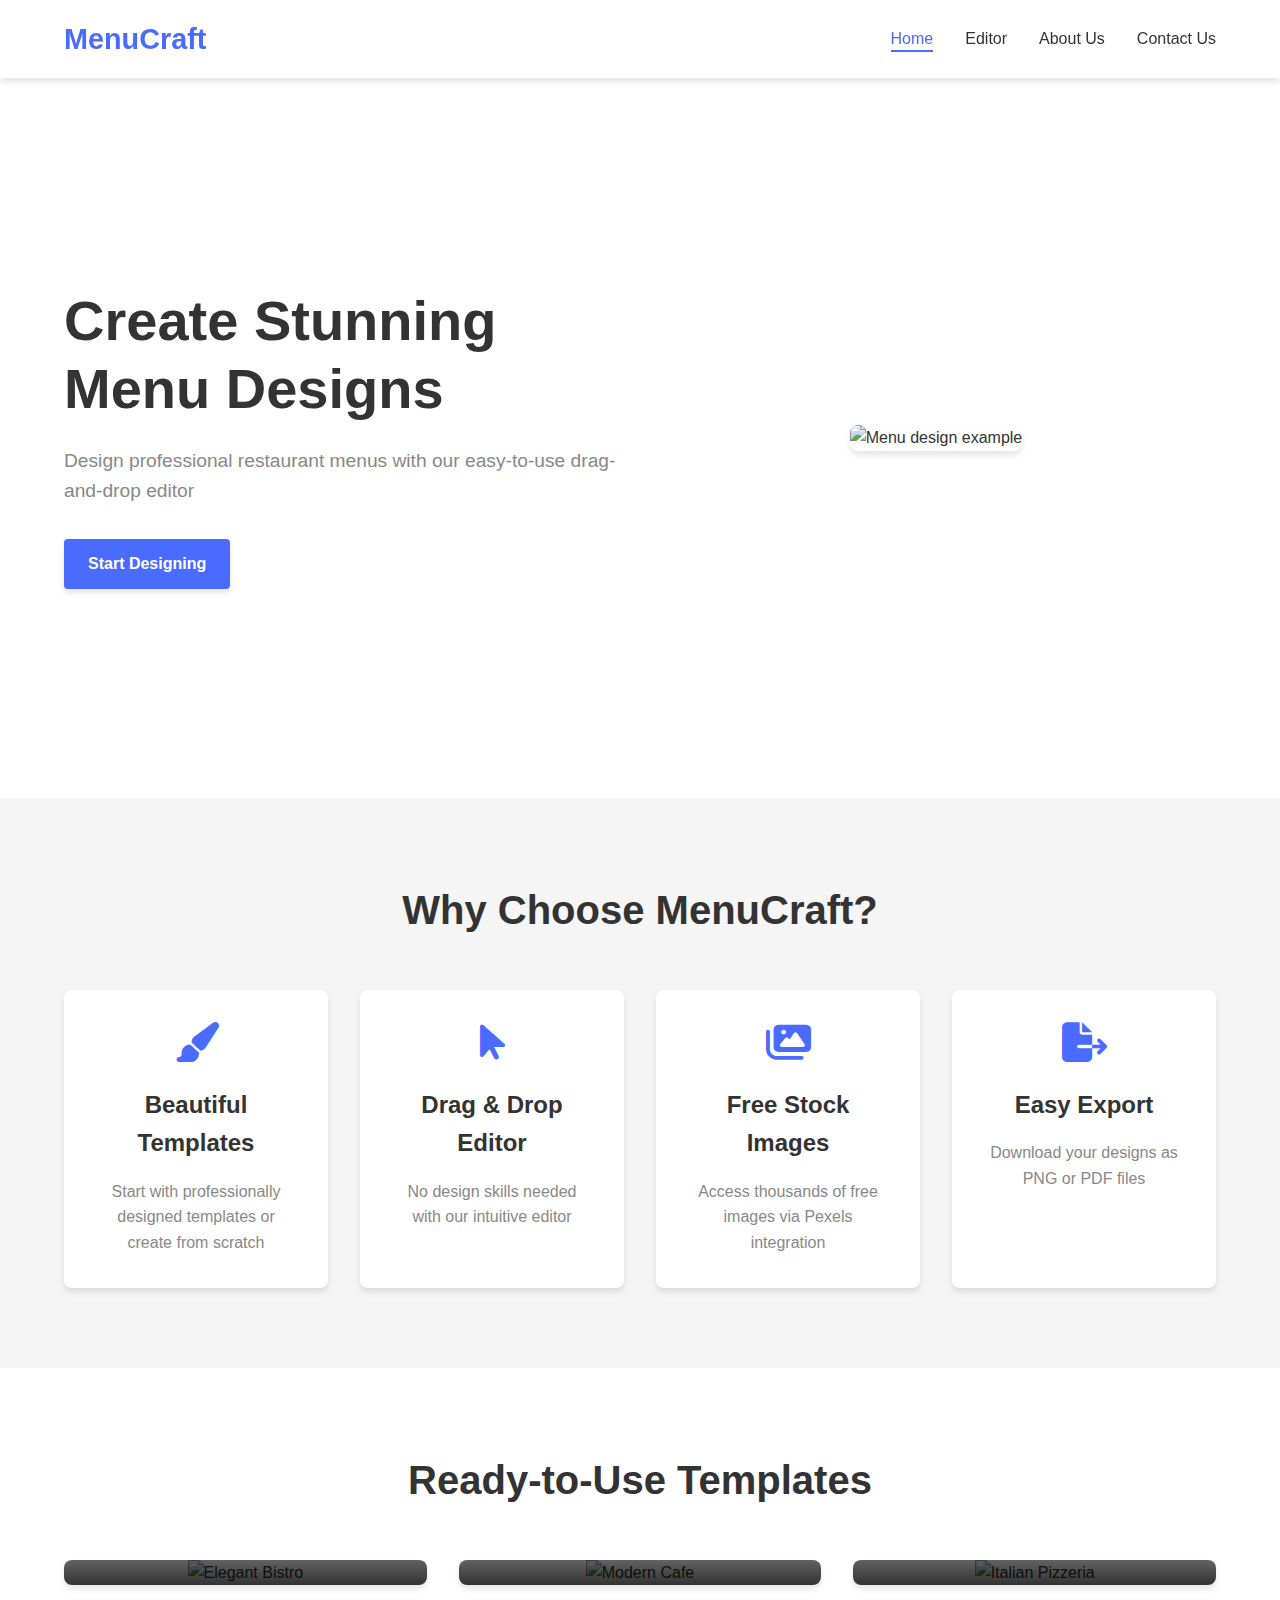
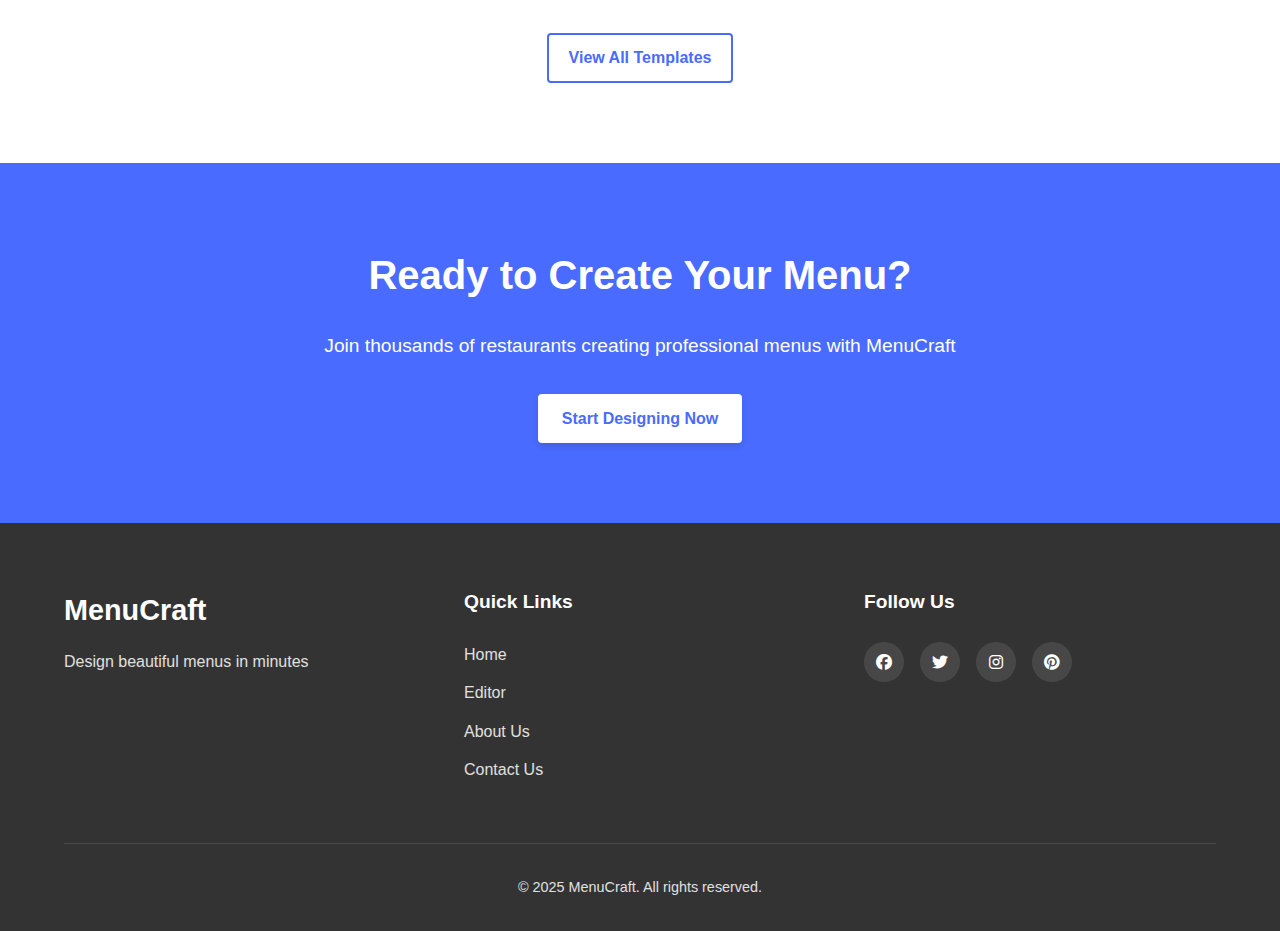
==== index.html @ 3678c52e "Added all project files" ====
<!DOCTYPE html>
<html lang="en">
<head>
    <meta charset="UTF-8">
    <meta name="viewport" content="width=device-width, initial-scale=1.0">
    <title>MenuCraft - Design Beautiful Menus</title>
    <link rel="stylesheet" href="css/style.css">
    <link rel="stylesheet" href="css/responsive.css">
    <link rel="stylesheet" href="https://cdnjs.cloudflare.com/ajax/libs/font-awesome/6.5.1/css/all.min.css">
</head>
<body>
    <header>
        <nav class="navbar">
            <div class="logo">
                <h1>MenuCraft</h1>
            </div>
            <ul class="nav-links">
                <li><a href="index.html" class="active">Home</a></li>
                <li><a href="editor.html">Editor</a></li>
                <li><a href="about.html">About Us</a></li>
                <li><a href="contact.html">Contact Us</a></li>
            </ul>
            <div class="hamburger">
                <span class="bar"></span>
                <span class="bar"></span>
                <span class="bar"></span>
            </div>
        </nav>
    </header>

    <main>
        <section class="hero">
            <div class="hero-content">
                <h1>Create Stunning Menu Designs</h1>
                <p>Design professional restaurant menus with our easy-to-use drag-and-drop editor</p>
                <a href="editor.html" class="btn-primary">Start Designing</a>
            </div>
            <div class="hero-image">
                <img src="assets/images/hero-image.png" alt="Menu design example">
            </div>
        </section>

        <section class="features">
            <h2>Why Choose MenuCraft?</h2>
            <div class="feature-cards">
                <div class="feature-card">
                    <i class="fas fa-paint-brush"></i>
                    <h3>Beautiful Templates</h3>
                    <p>Start with professionally designed templates or create from scratch</p>
                </div>
                <div class="feature-card">
                    <i class="fas fa-mouse-pointer"></i>
                    <h3>Drag & Drop Editor</h3>
                    <p>No design skills needed with our intuitive editor</p>
                </div>
                <div class="feature-card">
                    <i class="fas fa-images"></i>
                    <h3>Free Stock Images</h3>
                    <p>Access thousands of free images via Pexels integration</p>
                </div>
                <div class="feature-card">
                    <i class="fas fa-file-export"></i>
                    <h3>Easy Export</h3>
                    <p>Download your designs as PNG or PDF files</p>
                </div>
            </div>
        </section>

        <section class="templates-preview">
            <h2>Ready-to-Use Templates</h2>
            <div class="template-gallery">
                <!-- Template previews will be loaded dynamically -->
            </div>
            <a href="editor.html" class="btn-secondary">View All Templates</a>
        </section>

        <section class="cta">
            <h2>Ready to Create Your Menu?</h2>
            <p>Join thousands of restaurants creating professional menus with MenuCraft</p>
            <a href="editor.html" class="btn-primary">Start Designing Now</a>
        </section>
    </main>

    <footer>
        <div class="footer-content">
            <div class="footer-logo">
                <h2>MenuCraft</h2>
                <p>Design beautiful menus in minutes</p>
            </div>
            <div class="footer-links">
                <h3>Quick Links</h3>
                <ul>
                    <li><a href="index.html">Home</a></li>
                    <li><a href="editor.html">Editor</a></li>
                    <li><a href="about.html">About Us</a></li>
                    <li><a href="contact.html">Contact Us</a></li>
                </ul>
            </div>
            <div class="footer-social">
                <h3>Follow Us</h3>
                <div class="social-icons">
                    <a href="#"><i class="fab fa-facebook"></i></a>
                    <a href="#"><i class="fab fa-twitter"></i></a>
                    <a href="#"><i class="fab fa-instagram"></i></a>
                    <a href="#"><i class="fab fa-pinterest"></i></a>
                </div>
            </div>
        </div>
        <div class="footer-bottom">
            <p>&copy; 2025 MenuCraft. All rights reserved.</p>
        </div>
    </footer>

    <script src="js/main.js"></script>
</body>
</html>
---- css/style.css ----
/* Base Styles */
:root {
    --primary-color: #4a6bff;
    --secondary-color: #ff6b6b;
    --accent-color: #6bffb8;
    --text-color: #333333;
    --light-gray: #f5f5f5;
    --medium-gray: #e0e0e0;
    --dark-gray: #888888;
    --white: #ffffff;
    --shadow: 0 4px 6px rgba(0, 0, 0, 0.1);
    --transition: all 0.3s ease;
}

* {
    margin: 0;
    padding: 0;
    box-sizing: border-box;
}

body {
    font-family: 'Segoe UI', Tahoma, Geneva, Verdana, sans-serif;
    color: var(--text-color);
    line-height: 1.6;
    background-color: var(--white);
}

a {
    text-decoration: none;
    color: inherit;
}

ul {
    list-style: none;
}

/* Base Styles (continued) */
img {
    max-width: 100%;
    height: auto;
}

button {
    cursor: pointer;
    border: none;
    outline: none;
}

/* Buttons */
.btn-primary {
    background-color: var(--primary-color);
    color: var(--white);
    padding: 12px 24px;
    border-radius: 4px;
    font-weight: 600;
    display: inline-block;
    transition: var(--transition);
    box-shadow: var(--shadow);
}

.btn-primary:hover {
    background-color: #3a5bef;
    transform: translateY(-2px);
    box-shadow: 0 6px 8px rgba(0, 0, 0, 0.15);
}

.btn-secondary {
    background-color: var(--white);
    color: var(--primary-color);
    padding: 10px 20px;
    border: 2px solid var(--primary-color);
    border-radius: 4px;
    font-weight: 600;
    display: inline-block;
    transition: var(--transition);
}

.btn-secondary:hover {
    background-color: #f0f3ff;
    transform: translateY(-2px);
}

/* Header & Navigation */
header {
    background-color: var(--white);
    box-shadow: var(--shadow);
    position: sticky;
    top: 0;
    z-index: 100;
}

.navbar {
    display: flex;
    justify-content: space-between;
    align-items: center;
    padding: 1rem 5%;
    max-width: 1400px;
    margin: 0 auto;
}

.logo h1 {
    font-size: 1.8rem;
    color: var(--primary-color);
    font-weight: 700;
}

.nav-links {
    display: flex;
    gap: 2rem;
}

.nav-links li a {
    font-weight: 500;
    transition: var(--transition);
    position: relative;
}

.nav-links li a:hover {
    color: var(--primary-color);
}

.nav-links li a.active {
    color: var(--primary-color);
}

.nav-links li a.active::after {
    content: '';
    position: absolute;
    bottom: -5px;
    left: 0;
    width: 100%;
    height: 2px;
    background-color: var(--primary-color);
}

.hamburger {
    display: none;
    cursor: pointer;
}

.bar {
    display: block;
    width: 25px;
    height: 3px;
    margin: 5px auto;
    background-color: var(--text-color);
    transition: var(--transition);
}

/* Hero Section */
.hero {
    display: flex;
    align-items: center;
    justify-content: space-between;
    padding: 5rem 5%;
    max-width: 1400px;
    margin: 0 auto;
    min-height: 80vh;
}

.hero-content {
    flex: 1;
    padding-right: 2rem;
}

.hero-content h1 {
    font-size: 3.5rem;
    line-height: 1.2;
    margin-bottom: 1.5rem;
    color: var(--text-color);
}

.hero-content p {
    font-size: 1.2rem;
    margin-bottom: 2rem;
    color: var(--dark-gray);
}

.hero-image {
    flex: 1;
    display: flex;
    justify-content: center;
    align-items: center;
}

.hero-image img {
    max-width: 100%;
    border-radius: 8px;
    box-shadow: var(--shadow);
    transition: var(--transition);
}

.hero-image img:hover {
    transform: translateY(-5px);
    box-shadow: 0 8px 15px rgba(0, 0, 0, 0.15);
}

/* Features Section */
.features {
    padding: 5rem 5%;
    background-color: var(--light-gray);
    text-align: center;
}

.features h2 {
    font-size: 2.5rem;
    margin-bottom: 3rem;
    color: var(--text-color);
}

.feature-cards {
    display: grid;
    grid-template-columns: repeat(auto-fit, minmax(250px, 1fr));
    gap: 2rem;
    max-width: 1400px;
    margin: 0 auto;
}

.feature-card {
    background-color: var(--white);
    padding: 2rem;
    border-radius: 8px;
    box-shadow: var(--shadow);
    transition: var(--transition);
}

.feature-card:hover {
    transform: translateY(-5px);
    box-shadow: 0 8px 15px rgba(0, 0, 0, 0.15);
}

.feature-card i {
    font-size: 2.5rem;
    color: var(--primary-color);
    margin-bottom: 1.5rem;
}

.feature-card h3 {
    font-size: 1.5rem;
    margin-bottom: 1rem;
    color: var(--text-color);
}

.feature-card p {
    color: var(--dark-gray);
}

/* Templates Preview Section */
.templates-preview {
    padding: 5rem 5%;
    text-align: center;
    max-width: 1400px;
    margin: 0 auto;
}

.templates-preview h2 {
    font-size: 2.5rem;
    margin-bottom: 3rem;
    color: var(--text-color);
}

.template-gallery {
    display: grid;
    grid-template-columns: repeat(auto-fill, minmax(300px, 1fr));
    gap: 2rem;
    margin-bottom: 3rem;
}

.template-item {
    position: relative;
    border-radius: 8px;
    overflow: hidden;
    box-shadow: var(--shadow);
    transition: var(--transition);
}

.template-item:hover {
    transform: translateY(-5px);
    box-shadow: 0 8px 15px rgba(0, 0, 0, 0.15);
}

.template-item img {
    width: 100%;
    height: 100%;
    object-fit: cover;
    transition: var(--transition);
}

.template-item:hover img {
    transform: scale(1.05);
}

.template-overlay {
    position: absolute;
    bottom: 0;
    left: 0;
    right: 0;
    background: linear-gradient(to top, rgba(0, 0, 0, 0.8), transparent);
    padding: 1.5rem;
    color: var(--white);
    text-align: left;
}

.template-overlay h3 {
    font-size: 1.2rem;
    margin-bottom: 0.5rem;
}

.template-overlay p {
    font-size: 0.9rem;
    opacity: 0.8;
}

/* CTA Section */
.cta {
    background-color: var(--primary-color);
    color: var(--white);
    text-align: center;
    padding: 5rem 5%;
}

.cta h2 {
    font-size: 2.5rem;
    margin-bottom: 1.5rem;
}

.cta p {
    font-size: 1.2rem;
    margin-bottom: 2rem;
    max-width: 700px;
    margin-left: auto;
    margin-right: auto;
}

.cta .btn-primary {
    background-color: var(--white);
    color: var(--primary-color);
}

.cta .btn-primary:hover {
    background-color: #f0f3ff;
}

/* Footer */
footer {
    background-color: var(--text-color);
    color: var(--white);
    padding: 4rem 5% 2rem;
}

.footer-content {
    display: grid;
    grid-template-columns: repeat(auto-fit, minmax(250px, 1fr));
    gap: 3rem;
    max-width: 1400px;
    margin: 0 auto;
    margin-bottom: 3rem;
}

.footer-logo h2 {
    font-size: 1.8rem;
    margin-bottom: 1rem;
}

.footer-logo p {
    color: var(--medium-gray);
}

.footer-links h3, .footer-social h3 {
    font-size: 1.2rem;
    margin-bottom: 1.5rem;
}

.footer-links ul li {
    margin-bottom: 0.8rem;
}

.footer-links ul li a {
    color: var(--medium-gray);
    transition: var(--transition);
}

.footer-links ul li a:hover {
    color: var(--white);
}

.social-icons {
    display: flex;
    gap: 1rem;
}

.social-icons a {
    display: flex;
    align-items: center;
    justify-content: center;
    width: 40px;
    height: 40px;
    background-color: rgba(255, 255, 255, 0.1);
    border-radius: 50%;
    transition: var(--transition);
}

.social-icons a:hover {
    background-color: var(--primary-color);
    transform: translateY(-3px);
}

.footer-bottom {
    text-align: center;
    padding-top: 2rem;
    border-top: 1px solid rgba(255, 255, 255, 0.1);
}

.footer-bottom p {
    color: var(--medium-gray);
    font-size: 0.9rem;
}
---- css/responsive.css ----
/* Responsive Styles */
@media screen and (max-width: 1200px) {
    .hero {
        flex-direction: column;
        text-align: center;
        padding: 3rem 5%;
    }

    .hero-content {
        padding-right: 0;
        margin-bottom: 2rem;
    }

    .hero-content h1 {
        font-size: 2.8rem;
    }

    .editor-container {
        grid-template-columns: 1fr;
        grid-template-rows: auto 1fr auto;
        height: auto;
        min-height: calc(100vh - 70px);
    }

    .editor-sidebar {
        grid-row: 1;
        border-right: none;
        border-bottom: 1px solid var(--medium-gray);
        padding: 1rem 5%;
    }

    .editor-canvas-container {
        grid-row: 2;
    }

    .properties-panel {
        grid-row: 3;
        border-left: none;
        border-top: 1px solid var(--medium-gray);
        padding: 1rem 5%;
    }
}

@media screen and (max-width: 992px) {
    .navbar {
        padding: 1rem 5%;
    }

    .nav-links {
        position: fixed;
        top: 70px;
        left: -100%;
        flex-direction: column;
        background-color: var(--white);
        width: 100%;
        text-align: center;
        transition: 0.3s;
        box-shadow: 0 10px 10px rgba(0, 0, 0, 0.1);
        padding: 1rem 0;
        gap: 1rem;
    }

    .nav-links.active {
        left: 0;
    }

    .hamburger {
        display: block;
    }

    .hamburger.active .bar:nth-child(2) {
        opacity: 0;
    }

    .hamburger.active .bar:nth-child(1) {
        transform: translateY(8px) rotate(45deg);
    }

    .hamburger.active .bar:nth-child(3) {
        transform: translateY(-8px) rotate(-45deg);
    }

    .feature-cards {
        grid-template-columns: repeat(auto-fit, minmax(200px, 1fr));
    }

    .template-gallery {
        grid-template-columns: repeat(auto-fill, minmax(250px, 1fr));
    }

    .footer-content {
        grid-template-columns: repeat(auto-fit, minmax(200px, 1fr));
    }

    .editor-toolbar {
        flex-direction: column;
        gap: 1rem;
    }

    .toolbar-left, .toolbar-right {
        width: 100%;
        justify-content: center;
    }
}

@media screen and (max-width: 768px) {
    .hero-content h1 {
        font-size: 2.2rem;
    }

    .hero-content p {
        font-size: 1rem;
    }

    .features h2, .templates-preview h2, .cta h2 {
        font-size: 2rem;
    }

    .feature-cards {
        grid-template-columns: 1fr;
        max-width: 400px;
        margin: 0 auto;
    }

    .template-gallery {
        grid-template-columns: 1fr;
        max-width: 400px;
        margin: 0 auto 2rem;
    }

    .canvas-wrapper {
        padding: 1rem;
    }

    .editor-canvas {
        width: 100%;
        height: auto;
        aspect-ratio: 1 / 1.4; /* Maintain A4 ratio */
    }

    .property-row {
        flex-direction: column;
        align-items: flex-start;
    }

    .property-row label {
        margin-bottom: 0.5rem;
    }

    .property-row input, .property-row select {
        width: 100%;
    }
}

@media screen and (max-width: 576px) {
    .navbar {
        padding: 1rem 3%;
    }

    .logo h1 {
        font-size: 1.5rem;
    }

    .hero, .features, .templates-preview, .cta {
        padding: 2rem 3%;
    }

    .hero-content h1 {
        font-size: 1.8rem;
    }

    .btn-primary, .btn-secondary {
        padding: 10px 16px;
        font-size: 0.9rem;
    }

    .footer-content {
        grid-template-columns: 1fr;
        text-align: center;
    }

    .social-icons {
        justify-content: center;
    }

    .sidebar-section h3, .properties-panel h3 {
        font-size: 1rem;
    }

    .templates-grid, .images-grid {
        grid-template-columns: 1fr 1fr;
    }

    .background-patterns {
        grid-template-columns: 1fr 1fr;
    }
}
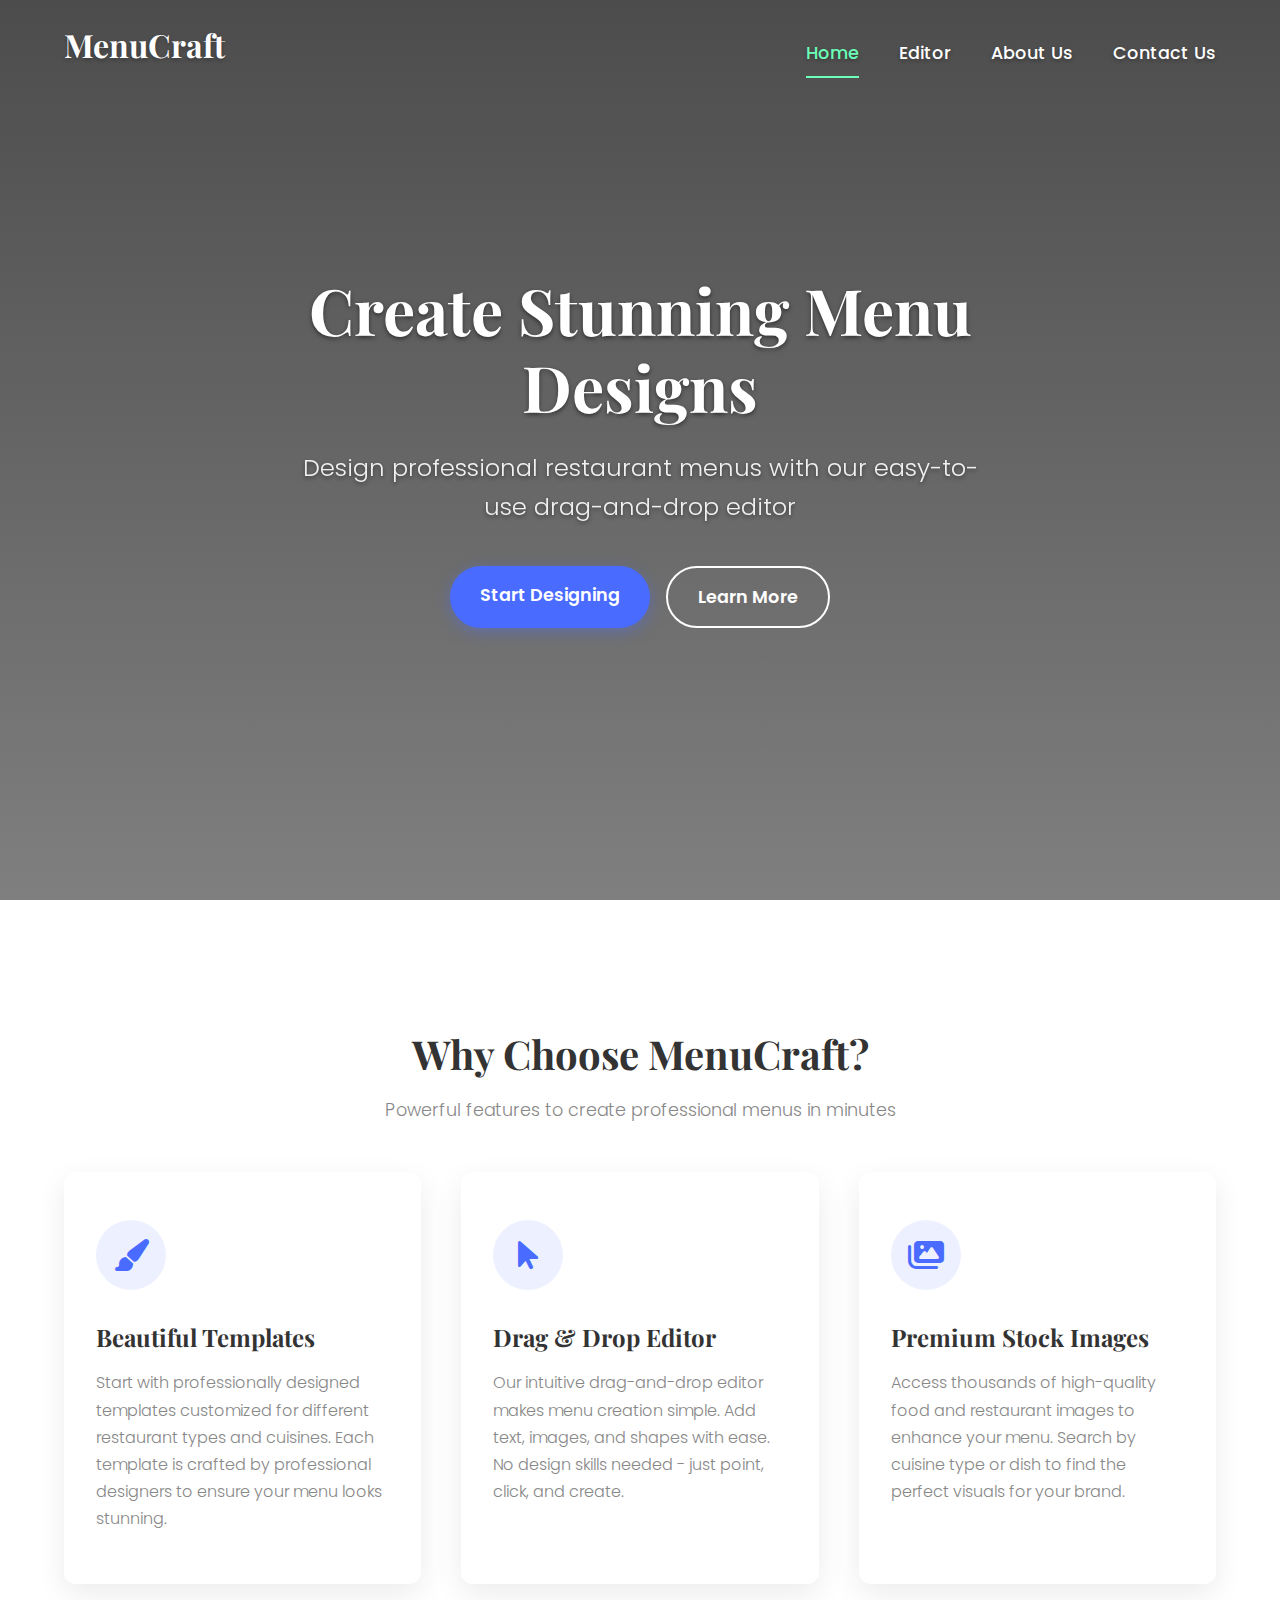
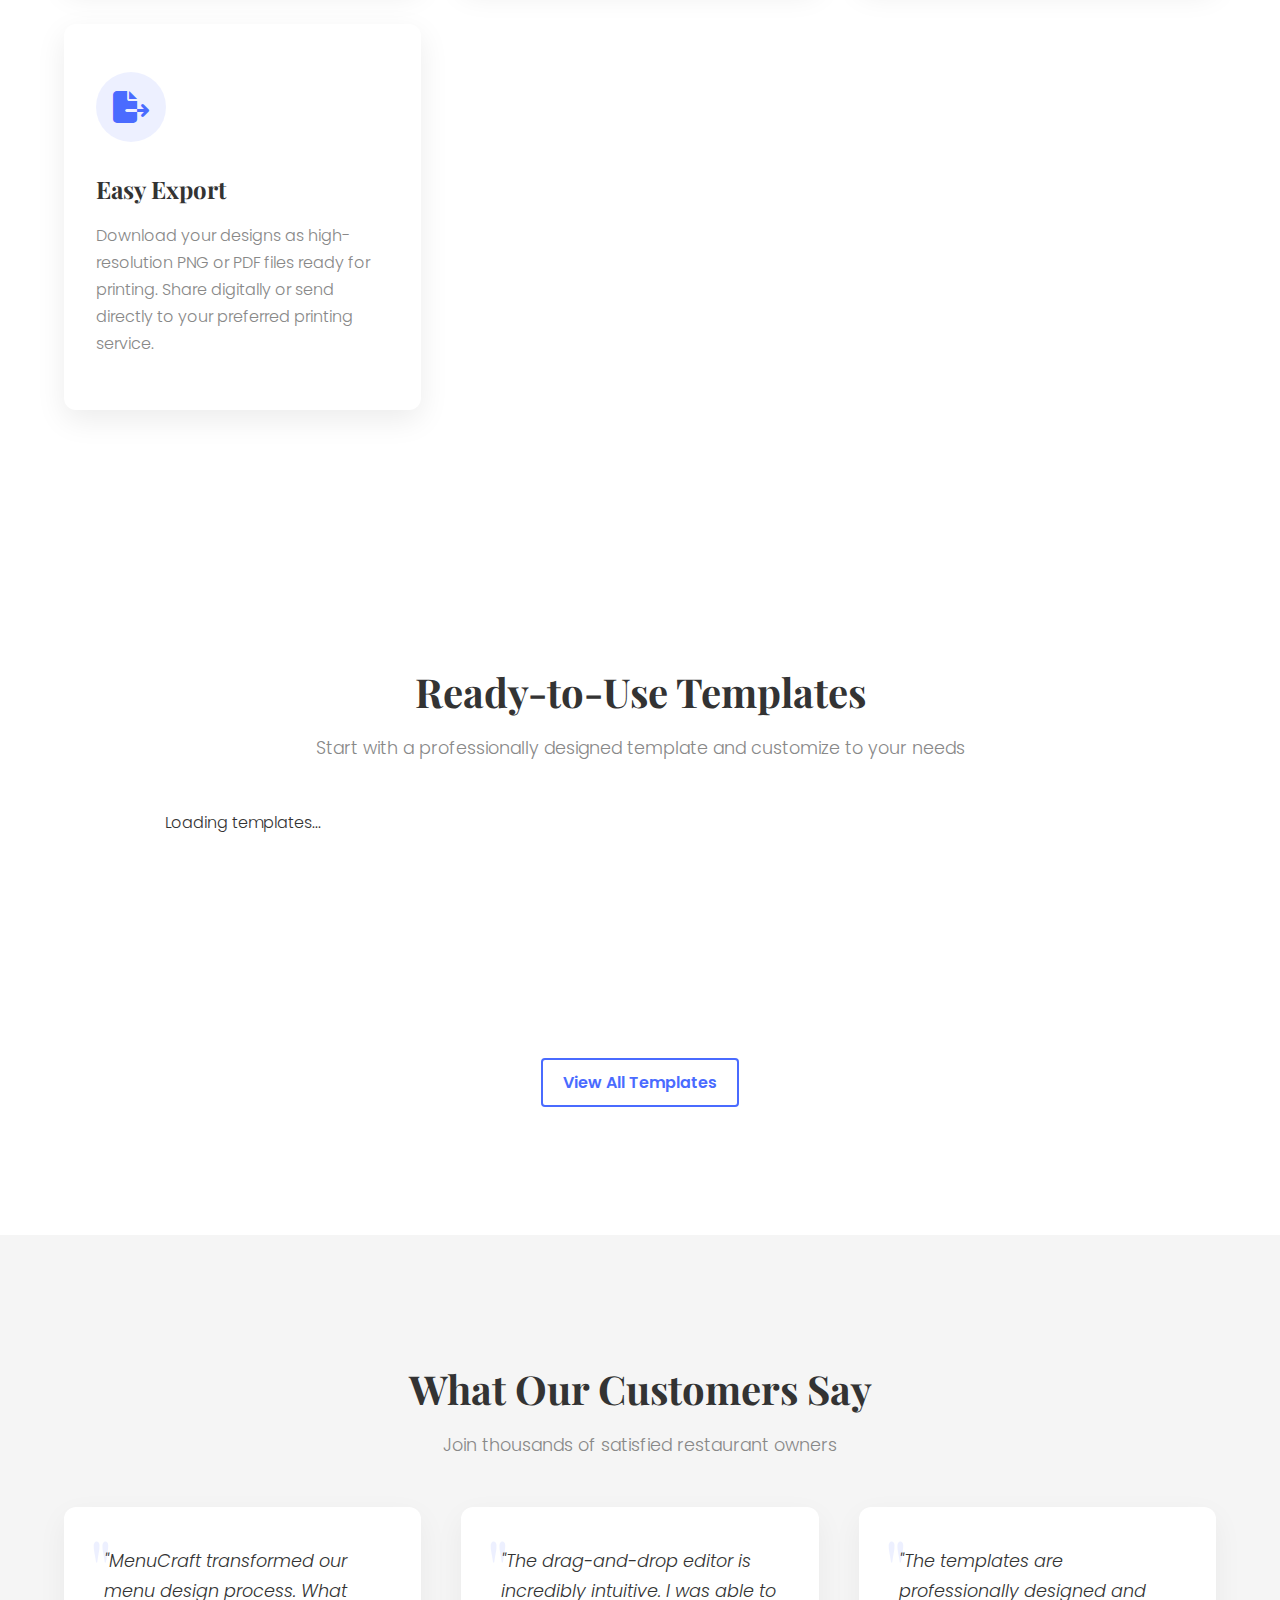
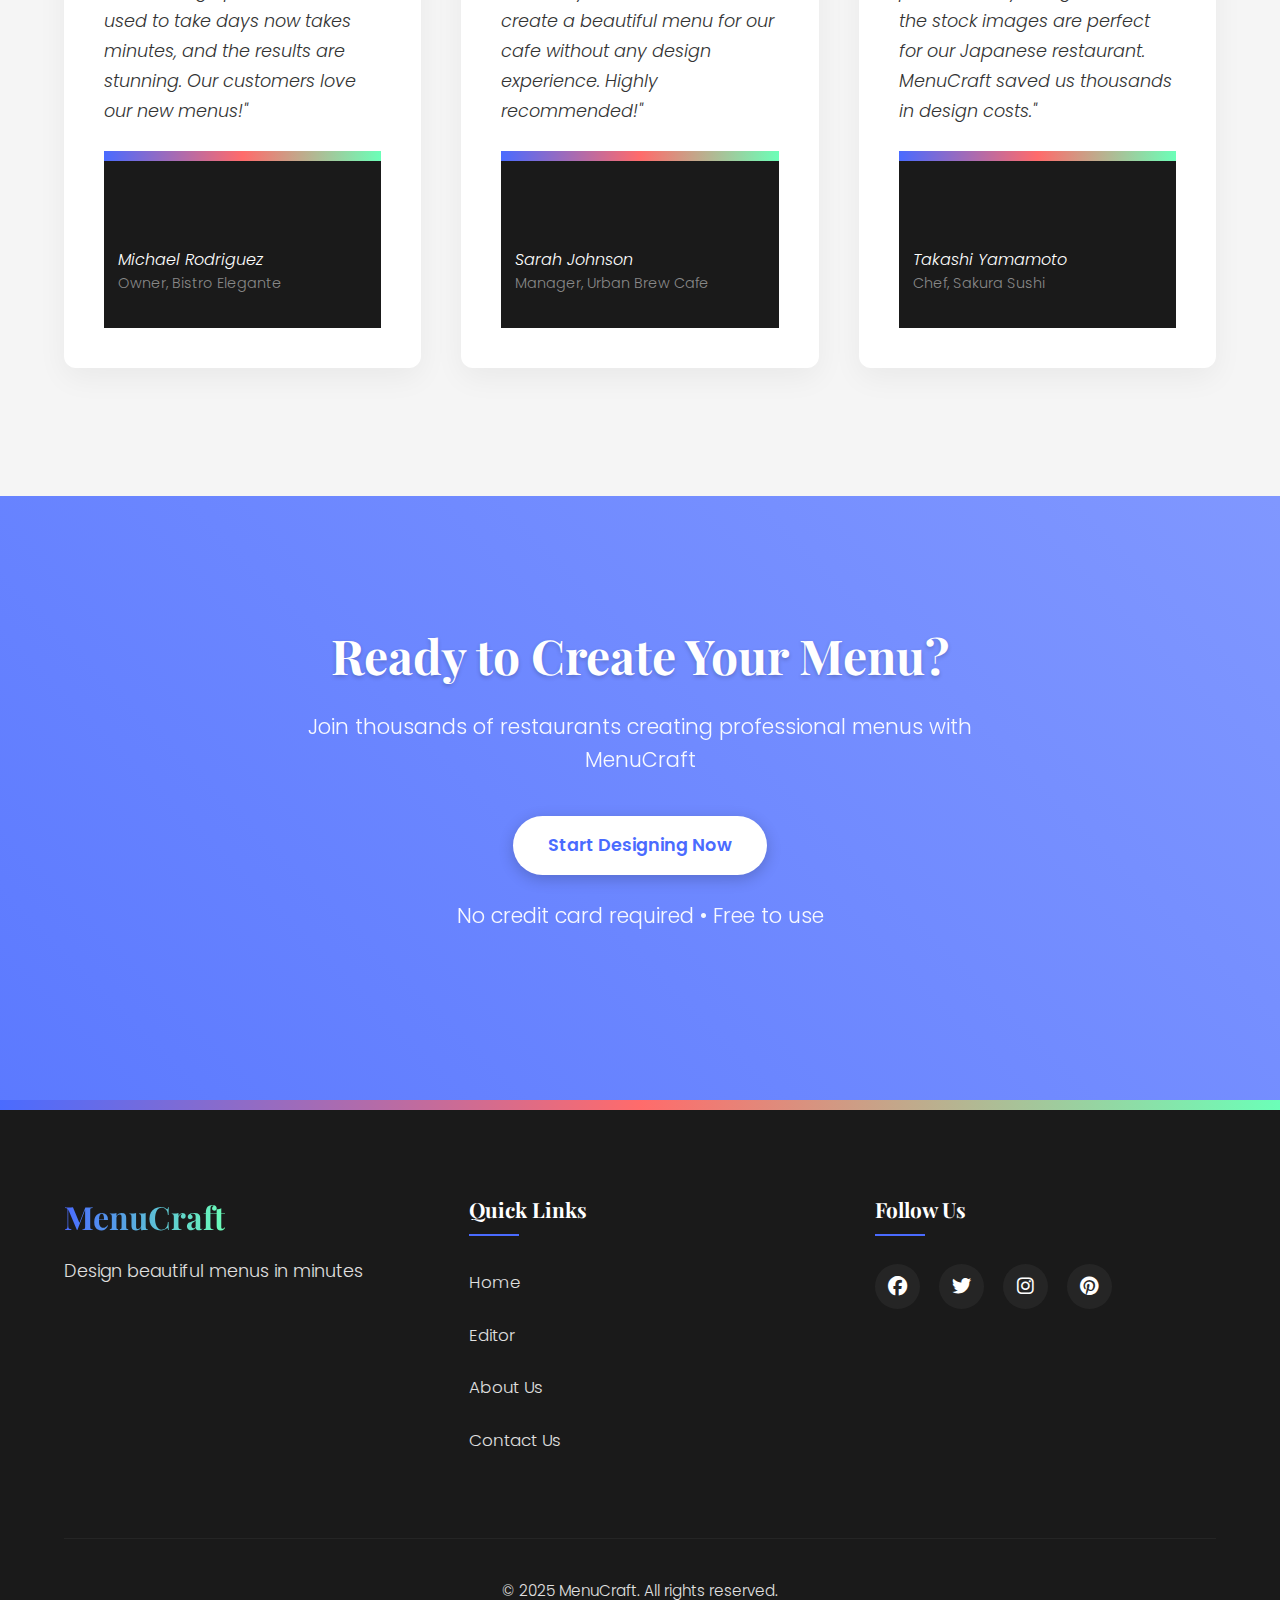
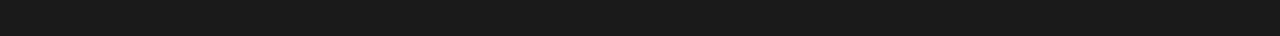
==== commit 902227de: "Updated project files" ====
--- a/index.html
+++ b/index.html
@@ -1,5 +1,3 @@
-
-
 <!DOCTYPE html>
 <html lang="en">
 <head>
@@ -9,102 +7,182 @@
     <link rel="stylesheet" href="css/style.css">
     <link rel="stylesheet" href="css/responsive.css">
     <link rel="stylesheet" href="https://cdnjs.cloudflare.com/ajax/libs/font-awesome/6.5.1/css/all.min.css">
+    <link rel="preconnect" href="https://fonts.googleapis.com">
+    <link rel="preconnect" href="https://fonts.gstatic.com" crossorigin>
+    <link href="https://fonts.googleapis.com/css2?family=Playfair+Display:wght@400;700&family=Poppins:wght@300;400;500;600;700&display=swap" rel="stylesheet">
 </head>
 <body>
-    <header>
-        <nav class="navbar">
+    <header class="transparent-header" role="banner">
+        <nav class="navbar" role="navigation" aria-label="Main navigation">
             <div class="logo">
-                <h1>MenuCraft</h1>
+                <h1><a href="index.html" aria-label="MenuCraft Home">MenuCraft</a></h1>
             </div>
-            <ul class="nav-links">
-                <li><a href="index.html" class="active">Home</a></li>
-                <li><a href="editor.html">Editor</a></li>
-                <li><a href="about.html">About Us</a></li>
-                <li><a href="contact.html">Contact Us</a></li>
+            <ul class="nav-links" role="menubar">
+                <li role="none"><a href="index.html" class="active" role="menuitem" aria-current="page">Home</a></li>
+                <li role="none"><a href="editor.html" role="menuitem">Editor</a></li>
+                <li role="none"><a href="about.html" role="menuitem">About Us</a></li>
+                <li role="none"><a href="contact.html" role="menuitem">Contact Us</a></li>
             </ul>
-            <div class="hamburger">
+            <button class="hamburger" aria-label="Toggle menu" aria-expanded="false" aria-controls="mobile-menu">
                 <span class="bar"></span>
                 <span class="bar"></span>
                 <span class="bar"></span>
-            </div>
+            </button>
         </nav>
     </header>
 
     <main>
-        <section class="hero">
+        <section class="hero-fullscreen" role="banner">
+            <div class="hero-overlay" aria-hidden="true"></div>
             <div class="hero-content">
                 <h1>Create Stunning Menu Designs</h1>
                 <p>Design professional restaurant menus with our easy-to-use drag-and-drop editor</p>
-                <a href="editor.html" class="btn-primary">Start Designing</a>
-            </div>
-            <div class="hero-image">
-                <img src="assets/images/hero-image.png" alt="Menu design example">
-            </div>
-        </section>
-
-        <section class="features">
-            <h2>Why Choose MenuCraft?</h2>
-            <div class="feature-cards">
-                <div class="feature-card">
-                    <i class="fas fa-paint-brush"></i>
-                    <h3>Beautiful Templates</h3>
-                    <p>Start with professionally designed templates or create from scratch</p>
-                </div>
-                <div class="feature-card">
-                    <i class="fas fa-mouse-pointer"></i>
-                    <h3>Drag & Drop Editor</h3>
-                    <p>No design skills needed with our intuitive editor</p>
-                </div>
-                <div class="feature-card">
-                    <i class="fas fa-images"></i>
-                    <h3>Free Stock Images</h3>
-                    <p>Access thousands of free images via Pexels integration</p>
-                </div>
-                <div class="feature-card">
-                    <i class="fas fa-file-export"></i>
-                    <h3>Easy Export</h3>
-                    <p>Download your designs as PNG or PDF files</p>
+                <div class="hero-buttons">
+                    <a href="editor.html" class="btn-primary" role="button">Start Designing</a>
+                    <a href="#features" class="btn-secondary" role="button">Learn More</a>
                 </div>
             </div>
         </section>
 
-        <section class="templates-preview">
-            <h2>Ready-to-Use Templates</h2>
-            <div class="template-gallery">
-                <!-- Template previews will be loaded dynamically -->
+        <section id="features" class="features" role="region" aria-labelledby="features-heading">
+            <div class="section-header">
+                <h2 id="features-heading">Why Choose MenuCraft?</h2>
+                <p class="section-subtitle">Powerful features to create professional menus in minutes</p>
             </div>
-            <a href="editor.html" class="btn-secondary">View All Templates</a>
+            <div class="feature-cards" role="list">
+                <article class="feature-card" role="listitem">
+                    <div class="feature-icon" aria-hidden="true">
+                        <i class="fas fa-paint-brush"></i>
+                    </div>
+                    <div class="feature-content">
+                        <h3>Beautiful Templates</h3>
+                        <p>Start with professionally designed templates customized for different restaurant types and cuisines. Each template is crafted by professional designers to ensure your menu looks stunning.</p>
+                    </div>
+                </article>
+                <article class="feature-card" role="listitem">
+                    <div class="feature-icon" aria-hidden="true">
+                        <i class="fas fa-mouse-pointer"></i>
+                    </div>
+                    <div class="feature-content">
+                        <h3>Drag & Drop Editor</h3>
+                        <p>Our intuitive drag-and-drop editor makes menu creation simple. Add text, images, and shapes with ease. No design skills needed - just point, click, and create.</p>
+                    </div>
+                </article>
+                <article class="feature-card" role="listitem">
+                    <div class="feature-icon" aria-hidden="true">
+                        <i class="fas fa-images"></i>
+                    </div>
+                    <div class="feature-content">
+                        <h3>Premium Stock Images</h3>
+                        <p>Access thousands of high-quality food and restaurant images to enhance your menu. Search by cuisine type or dish to find the perfect visuals for your brand.</p>
+                    </div>
+                </article>
+                <article class="feature-card" role="listitem">
+                    <div class="feature-icon" aria-hidden="true">
+                        <i class="fas fa-file-export"></i>
+                    </div>
+                    <div class="feature-content">
+                        <h3>Easy Export</h3>
+                        <p>Download your designs as high-resolution PNG or PDF files ready for printing. Share digitally or send directly to your preferred printing service.</p>
+                    </div>
+                </article>
+            </div>
         </section>
 
-        <section class="cta">
-            <h2>Ready to Create Your Menu?</h2>
-            <p>Join thousands of restaurants creating professional menus with MenuCraft</p>
-            <a href="editor.html" class="btn-primary">Start Designing Now</a>
+        <section class="templates-preview" role="region" aria-labelledby="templates-heading">
+            <div class="section-header">
+                <h2 id="templates-heading">Ready-to-Use Templates</h2>
+                <p class="section-subtitle">Start with a professionally designed template and customize to your needs</p>
+            </div>
+            <div class="template-gallery" role="list" aria-live="polite">
+                <div class="template-loading" aria-hidden="true">Loading templates...</div>
+            </div>
+            <div class="templates-action">
+                <a href="editor.html" class="btn-secondary" role="button">View All Templates</a>
+            </div>
+        </section>
+
+        <section class="testimonials" role="region" aria-labelledby="testimonials-heading">
+            <div class="section-header">
+                <h2 id="testimonials-heading">What Our Customers Say</h2>
+                <p class="section-subtitle">Join thousands of satisfied restaurant owners</p>
+            </div>
+            <div class="testimonial-slider" role="list">
+                <article class="testimonial-card" role="listitem">
+                    <div class="testimonial-content">
+                        <blockquote>
+                            <p>"MenuCraft transformed our menu design process. What used to take days now takes minutes, and the results are stunning. Our customers love our new menus!"</p>
+                        </blockquote>
+                    </div>
+                    <footer class="testimonial-author">
+                        <div class="author-info">
+                            <cite>Michael Rodriguez</cite>
+                            <p>Owner, Bistro Elegante</p>
+                        </div>
+                    </footer>
+                </article>
+                <article class="testimonial-card" role="listitem">
+                    <div class="testimonial-content">
+                        <blockquote>
+                            <p>"The drag-and-drop editor is incredibly intuitive. I was able to create a beautiful menu for our cafe without any design experience. Highly recommended!"</p>
+                        </blockquote>
+                    </div>
+                    <footer class="testimonial-author">
+                        <div class="author-info">
+                            <cite>Sarah Johnson</cite>
+                            <p>Manager, Urban Brew Cafe</p>
+                        </div>
+                    </footer>
+                </article>
+                <article class="testimonial-card" role="listitem">
+                    <div class="testimonial-content">
+                        <blockquote>
+                            <p>"The templates are professionally designed and the stock images are perfect for our Japanese restaurant. MenuCraft saved us thousands in design costs."</p>
+                        </blockquote>
+                    </div>
+                    <footer class="testimonial-author">
+                        <div class="author-info">
+                            <cite>Takashi Yamamoto</cite>
+                            <p>Chef, Sakura Sushi</p>
+                        </div>
+                    </footer>
+                </article>
+            </div>
+        </section>
+
+        <section class="cta" role="region" aria-labelledby="cta-heading">
+            <div class="cta-overlay" aria-hidden="true"></div>
+            <div class="cta-content">
+                <h2 id="cta-heading">Ready to Create Your Menu?</h2>
+                <p>Join thousands of restaurants creating professional menus with MenuCraft</p>
+                <a href="editor.html" class="btn-primary" role="button">Start Designing Now</a>
+                <p class="cta-subtext" aria-label="Additional information">No credit card required • Free to use</p>
+            </div>
         </section>
     </main>
 
-    <footer>
+    <footer role="contentinfo">
         <div class="footer-content">
             <div class="footer-logo">
-                <h2>MenuCraft</h2>
+                <h2><a href="index.html" aria-label="MenuCraft Home">MenuCraft</a></h2>
                 <p>Design beautiful menus in minutes</p>
             </div>
-            <div class="footer-links">
-                <h3>Quick Links</h3>
-                <ul>
-                    <li><a href="index.html">Home</a></li>
-                    <li><a href="editor.html">Editor</a></li>
-                    <li><a href="about.html">About Us</a></li>
-                    <li><a href="contact.html">Contact Us</a></li>
+            <nav class="footer-links" aria-label="Footer Navigation">
+                <h3 id="quick-links">Quick Links</h3>
+                <ul role="menu" aria-labelledby="quick-links">
+                    <li role="none"><a href="index.html" role="menuitem">Home</a></li>
+                    <li role="none"><a href="editor.html" role="menuitem">Editor</a></li>
+                    <li role="none"><a href="about.html" role="menuitem">About Us</a></li>
+                    <li role="none"><a href="contact.html" role="menuitem">Contact Us</a></li>
                 </ul>
-            </div>
+            </nav>
             <div class="footer-social">
-                <h3>Follow Us</h3>
-                <div class="social-icons">
-                    <a href="#"><i class="fab fa-facebook"></i></a>
-                    <a href="#"><i class="fab fa-twitter"></i></a>
-                    <a href="#"><i class="fab fa-instagram"></i></a>
-                    <a href="#"><i class="fab fa-pinterest"></i></a>
+                <h3 id="social-links">Follow Us</h3>
+                <div class="social-icons" role="list" aria-labelledby="social-links">
+                    <a href="https://facebook.com/menucraft" target="_blank" rel="noopener noreferrer" aria-label="Visit MenuCraft on Facebook"><i class="fab fa-facebook" aria-hidden="true"></i></a>
+                    <a href="https://twitter.com/menucraft" target="_blank" rel="noopener noreferrer" aria-label="Follow MenuCraft on Twitter"><i class="fab fa-twitter" aria-hidden="true"></i></a>
+                    <a href="https://instagram.com/menucraft" target="_blank" rel="noopener noreferrer" aria-label="Follow MenuCraft on Instagram"><i class="fab fa-instagram" aria-hidden="true"></i></a>
+                    <a href="https://pinterest.com/menucraft" target="_blank" rel="noopener noreferrer" aria-label="Follow MenuCraft on Pinterest"><i class="fab fa-pinterest" aria-hidden="true"></i></a>
                 </div>
             </div>
         </div>
--- a/css/style.css
+++ b/css/style.css
@@ -10,24 +10,110 @@
     --white: #ffffff;
     --shadow: 0 4px 6px rgba(0, 0, 0, 0.1);
     --transition: all 0.3s ease;
+    --heading-font: 'Playfair Display', serif;
+    --body-font: 'Poppins', sans-serif;
+}
+
+/*
+ * Appearance Property (Nonstandard)
+ * Changes the appearance of buttons and other controls to resemble native controls.
+ *
+ * 🚨️ Property is nonstandard. Use with caution for cross-browser compatibility.
+ *
+ * Supported values: none | button | button-bevel | caret | checkbox | default-button |
+ * inner-spin-button | listbox | listitem | media-controls-background | media-controls-fullscreen-background |
+ * media-current-time-display | media-enter-fullscreen-button | media-exit-fullscreen-button |
+ * media-fullscreen-button | media-mute-button | media-overlay-play-button | media-play-button |
+ * media-seek-back-button | media-seek-forward-button | media-slider | media-sliderthumb |
+ * media-time-remaining-display | media-toggle-closed-captions-button | media-volume-slider |
+ * media-volume-slider-container | media-volume-sliderthumb | menulist | menulist-button |
+ * menulist-text | menulist-textfield | meter | progress-bar | progress-bar-value | push-button |
+ * radio | searchfield | searchfield-cancel-button | searchfield-decoration | searchfield-results-button |
+ * searchfield-results-decoration | slider-horizontal | slider-vertical | sliderthumb-horizontal |
+ * sliderthumb-vertical | square-button | textarea | textfield | -apple-pay-button
+ */
+
+/* Standard appearance property with vendor prefixes for cross-browser compatibility */
+.appearance-none {
+    -webkit-appearance: none;
+    -moz-appearance: none;
+    -ms-appearance: none;
+    appearance: none;
+}
+
+/* Additional appearance utility classes */
+.appearance-button {
+    -webkit-appearance: button;
+    -moz-appearance: button;
+    -ms-appearance: button;
+    appearance: button;
+}
+
+.appearance-checkbox {
+    -webkit-appearance: checkbox;
+    -moz-appearance: checkbox;
+    -ms-appearance: checkbox;
+    appearance: checkbox;
+}
+
+.appearance-radio {
+    -webkit-appearance: radio;
+    -moz-appearance: radio;
+    -ms-appearance: radio;
+    appearance: radio;
+}
+
+.appearance-searchfield {
+    -webkit-appearance: searchfield;
+    -moz-appearance: searchfield;
+    -ms-appearance: searchfield;
+    appearance: searchfield;
+}
+
+.appearance-menulist {
+    -webkit-appearance: menulist;
+    -moz-appearance: menulist;
+    -ms-appearance: menulist;
+    appearance: menulist;
+}
+
+.appearance-textfield {
+    -webkit-appearance: textfield;
+    -moz-appearance: textfield;
+    -ms-appearance: textfield;
+    appearance: textfield;
 }
 
 * {
     margin: 0;
     padding: 0;
     box-sizing: border-box;
+    -webkit-tap-highlight-color: transparent; /* Remove tap highlight on mobile */
 }
 
 body {
-    font-family: 'Segoe UI', Tahoma, Geneva, Verdana, sans-serif;
+    font-family: var(--body-font);
     color: var(--text-color);
     line-height: 1.6;
     background-color: var(--white);
+    overflow-x: hidden; /* Prevent horizontal scroll on mobile */
+    min-height: 100vh; /* Ensure full height on mobile */
+    font-size: 16px; /* Base font size for better readability */
+    font-weight: 300; /* Lighter font weight for body text */
+}
+
+h1, h2, h3, h4, h5, h6 {
+    font-family: var(--heading-font);
+    font-weight: 700;
+    line-height: 1.3;
+    margin-bottom: 1rem;
 }
 
 a {
     text-decoration: none;
     color: inherit;
+    touch-action: manipulation; /* Optimize for touch */
+    transition: var(--transition);
 }
 
 ul {
@@ -38,12 +124,54 @@
 img {
     max-width: 100%;
     height: auto;
+    display: block; /* Prevent image spacing issues */
+}
+
+.section-header {
+    text-align: center;
+    margin-bottom: 3rem;
+}
+
+.section-header h2 {
+    font-size: 2.5rem;
+    margin-bottom: 1rem;
+    color: var(--text-color);
+}
+
+.section-subtitle {
+    font-size: 1.1rem;
+    color: var(--dark-gray);
+    max-width: 700px;
+    margin: 0 auto;
 }
 
 button {
     cursor: pointer;
     border: none;
     outline: none;
+    font-family: inherit; /* Ensure consistent font */
+    touch-action: manipulation; /* Optimize for touch */
+    -webkit-appearance: none; /* Remove default styling on iOS */
+    -moz-appearance: none;
+    -ms-appearance: none;
+    appearance: none; /* Nonstandard but useful for cross-browser compatibility */
+}
+
+input, select, textarea {
+    font-family: inherit; /* Ensure consistent font */
+    font-size: 16px; /* Prevent zoom on focus in iOS */
+}
+
+/* Apply appearance property to form controls when needed */
+input[type="search"],
+select {
+    -webkit-appearance: none;
+    -moz-appearance: none;
+    -ms-appearance: none;
+    appearance: none; /* Nonstandard but useful for cross-browser compatibility */
+    border-radius: 4px;
+    border: 1px solid var(--medium-gray);
+    padding: 8px 12px;
 }
 
 /* Buttons */
@@ -56,6 +184,7 @@
     display: inline-block;
     transition: var(--transition);
     box-shadow: var(--shadow);
+    text-align: center; /* Ensure text is centered */
 }
 
 .btn-primary:hover {
@@ -73,6 +202,7 @@
     font-weight: 600;
     display: inline-block;
     transition: var(--transition);
+    text-align: center; /* Ensure text is centered */
 }
 
 .btn-secondary:hover {
@@ -81,45 +211,78 @@
 }
 
 /* Header & Navigation */
-header {
+.transparent-header {
+    background-color: transparent;
+    position: absolute;
+    top: 0;
+    left: 0;
+    right: 0;
+    z-index: 100;
+    width: 100%;
+    transition: var(--transition);
+}
+
+.transparent-header.scrolled {
     background-color: var(--white);
+    position: fixed;
     box-shadow: var(--shadow);
-    position: sticky;
-    top: 0;
-    z-index: 100;
 }
 
 .navbar {
     display: flex;
     justify-content: space-between;
     align-items: center;
-    padding: 1rem 5%;
+    padding: 1.5rem 5%;
     max-width: 1400px;
     margin: 0 auto;
 }
 
 .logo h1 {
-    font-size: 1.8rem;
+    font-size: 2rem;
+    color: var(--white);
+    font-weight: 700;
+    text-shadow: 0 2px 4px rgba(0, 0, 0, 0.3);
+    transition: var(--transition);
+}
+
+.scrolled .logo h1 {
     color: var(--primary-color);
-    font-weight: 700;
+    text-shadow: none;
 }
 
 .nav-links {
     display: flex;
-    gap: 2rem;
+    gap: 2.5rem;
 }
 
 .nav-links li a {
     font-weight: 500;
-    transition: var(--transition);
-    position: relative;
+    color: var(--white);
+    transition: var(--transition);
+    position: relative;
+    padding: 0.5rem 0;
+    font-size: 1.1rem;
+    text-shadow: 0 2px 4px rgba(0, 0, 0, 0.3);
+}
+
+.scrolled .nav-links li a {
+    color: var(--text-color);
+    text-shadow: none;
 }
 
 .nav-links li a:hover {
+    color: var(--accent-color);
+}
+
+.scrolled .nav-links li a:hover {
     color: var(--primary-color);
 }
 
 .nav-links li a.active {
+    color: var(--accent-color);
+}
+
+.scrolled .nav-links li a.active {
     color: var(--primary-color);
 }
 
@@ -130,6 +293,10 @@
     left: 0;
     width: 100%;
     height: 2px;
+    background-color: var(--accent-color);
+}
+
+.scrolled .nav-links li a.active::after {
     background-color: var(--primary-color);
 }
 
@@ -143,140 +310,285 @@
     width: 25px;
     height: 3px;
     margin: 5px auto;
+    background-color: var(--white);
+    transition: var(--transition);
+}
+
+.scrolled .bar {
     background-color: var(--text-color);
-    transition: var(--transition);
 }
 
 /* Hero Section */
-.hero {
+.hero-fullscreen {
+    position: relative;
+    height: 100vh;
+    width: 100%;
+    background-image: url('https://images.pexels.com/photos/958545/pexels-photo-958545.jpeg');
+    background-size: cover;
+    background-position: center;
     display: flex;
     align-items: center;
-    justify-content: space-between;
-    padding: 5rem 5%;
+    justify-content: center;
+    text-align: center;
+    color: var(--white);
+    padding: 0 5%;
+}
+
+.hero-overlay {
+    position: absolute;
+    top: 0;
+    left: 0;
+    width: 100%;
+    height: 100%;
+    background: linear-gradient(to bottom, rgba(0, 0, 0, 0.7), rgba(0, 0, 0, 0.5));
+    z-index: 1;
+}
+
+.hero-content {
+    position: relative;
+    z-index: 2;
+    max-width: 900px;
+}
+
+.hero-fullscreen .hero-content h1 {
+    font-size: 4rem;
+    line-height: 1.2;
+    margin-bottom: 1.5rem;
+    color: var(--white);
+    text-shadow: 0 2px 4px rgba(0, 0, 0, 0.5);
+}
+
+.hero-fullscreen .hero-content p {
+    font-size: 1.5rem;
+    margin-bottom: 2.5rem;
+    color: var(--white);
+    opacity: 0.9;
+    text-shadow: 0 2px 4px rgba(0, 0, 0, 0.5);
+    max-width: 700px;
+    margin-left: auto;
+    margin-right: auto;
+}
+
+.hero-buttons {
+    display: flex;
+    gap: 1rem;
+    justify-content: center;
+}
+
+.hero-fullscreen .btn-primary {
+    background-color: var(--primary-color);
+    padding: 15px 30px;
+    font-size: 1.1rem;
+    border-radius: 50px;
+    box-shadow: 0 4px 15px rgba(74, 107, 255, 0.4);
+}
+
+.hero-fullscreen .btn-secondary {
+    background-color: transparent;
+    border: 2px solid var(--white);
+    color: var(--white);
+    padding: 15px 30px;
+    font-size: 1.1rem;
+    border-radius: 50px;
+}
+
+.hero-fullscreen .btn-primary:hover {
+    transform: translateY(-3px);
+    box-shadow: 0 6px 20px rgba(74, 107, 255, 0.6);
+}
+
+.hero-fullscreen .btn-secondary:hover {
+    background-color: rgba(255, 255, 255, 0.1);
+    transform: translateY(-3px);
+}
+
+/* Features Section */
+.features {
+    padding: 8rem 5%;
+    background-color: var(--white);
+    position: relative;
+}
+
+.features::before {
+    content: '';
+    position: absolute;
+    top: 0;
+    left: 0;
+    width: 100%;
+    height: 100%;
+    background-image: url('https://images.pexels.com/photos/1640774/pexels-photo-1640774.jpeg');
+    background-size: cover;
+    background-position: center;
+    background-attachment: fixed;
+    opacity: 0.05;
+    z-index: 0;
+}
+
+.features .section-header,
+.feature-cards {
+    position: relative;
+    z-index: 1;
+}
+
+.feature-cards {
+    display: grid;
+    grid-template-columns: repeat(auto-fit, minmax(300px, 1fr));
+    gap: 2.5rem;
     max-width: 1400px;
     margin: 0 auto;
-    min-height: 80vh;
-}
-
-.hero-content {
-    flex: 1;
-    padding-right: 2rem;
-}
-
-.hero-content h1 {
-    font-size: 3.5rem;
-    line-height: 1.2;
-    margin-bottom: 1.5rem;
-    color: var(--text-color);
-}
-
-.hero-content p {
-    font-size: 1.2rem;
-    margin-bottom: 2rem;
-    color: var(--dark-gray);
-}
-
-.hero-image {
-    flex: 1;
-    display: flex;
-    justify-content: center;
-    align-items: center;
-}
-
-.hero-image img {
-    max-width: 100%;
-    border-radius: 8px;
-    box-shadow: var(--shadow);
-    transition: var(--transition);
-}
-
-.hero-image img:hover {
-    transform: translateY(-5px);
-    box-shadow: 0 8px 15px rgba(0, 0, 0, 0.15);
-}
-
-/* Features Section */
-.features {
-    padding: 5rem 5%;
-    background-color: var(--light-gray);
-    text-align: center;
-}
-
-.features h2 {
-    font-size: 2.5rem;
-    margin-bottom: 3rem;
-    color: var(--text-color);
-}
-
-.feature-cards {
-    display: grid;
-    grid-template-columns: repeat(auto-fit, minmax(250px, 1fr));
-    gap: 2rem;
-    max-width: 1400px;
-    margin: 0 auto;
 }
 
 .feature-card {
     background-color: var(--white);
-    padding: 2rem;
-    border-radius: 8px;
-    box-shadow: var(--shadow);
-    transition: var(--transition);
+    padding: 3rem 2rem;
+    border-radius: 12px;
+    box-shadow: 0 10px 30px rgba(0, 0, 0, 0.08);
+    transition: var(--transition);
+    height: 100%;
+    display: flex;
+    flex-direction: column;
+    align-items: flex-start;
+    text-align: left;
+    border-bottom: 4px solid transparent;
 }
 
 .feature-card:hover {
-    transform: translateY(-5px);
-    box-shadow: 0 8px 15px rgba(0, 0, 0, 0.15);
-}
-
-.feature-card i {
-    font-size: 2.5rem;
+    transform: translateY(-10px);
+    box-shadow: 0 15px 35px rgba(0, 0, 0, 0.12);
+    border-bottom: 4px solid var(--primary-color);
+}
+
+.feature-icon {
+    margin-bottom: 2rem;
+    width: 70px;
+    height: 70px;
+    border-radius: 50%;
+    background-color: rgba(74, 107, 255, 0.1);
+    display: flex;
+    align-items: center;
+    justify-content: center;
+}
+
+.feature-icon i {
+    font-size: 2rem;
     color: var(--primary-color);
-    margin-bottom: 1.5rem;
-}
-
-.feature-card h3 {
+}
+
+.feature-content h3 {
     font-size: 1.5rem;
     margin-bottom: 1rem;
     color: var(--text-color);
 }
 
-.feature-card p {
+.feature-content p {
     color: var(--dark-gray);
+    line-height: 1.7;
 }
 
 /* Templates Preview Section */
 .templates-preview {
-    padding: 5rem 5%;
+    padding: 8rem 5%;
     text-align: center;
     max-width: 1400px;
     margin: 0 auto;
-}
-
-.templates-preview h2 {
-    font-size: 2.5rem;
-    margin-bottom: 3rem;
-    color: var(--text-color);
-}
-
+    position: relative;
+}
+/* Loading and Error States */
+.loading {
+    text-align: center;
+    padding: 2rem;
+    color: var(--dark-gray);
+}
+
+.loading i {
+    font-size: 2rem;
+    margin-bottom: 1rem;
+    color: var(--primary-color);
+}
+
+.loading span {
+    display: block;
+    font-size: 1.1rem;
+}
+
+@keyframes spin {
+    0% { transform: rotate(0deg); }
+    100% { transform: rotate(360deg); }
+}
+
+.fa-spin {
+    animation: spin 1s linear infinite;
+}
+
+.error {
+    text-align: center;
+    padding: 2rem;
+    background-color: #fff3f3;
+    border-radius: 8px;
+    border: 1px solid #ffcdd2;
+    color: #d32f2f;
+    margin: 1rem 0;
+}
+
+.error i {
+    font-size: 2rem;
+    margin-bottom: 1rem;
+}
+
+.error p {
+    margin-bottom: 1rem;
+    font-size: 1.1rem;
+}
+
+.error button {
+    margin-top: 1rem;
+}
+
+/* Template Gallery with Accessibility Improvements */
 .template-gallery {
     display: grid;
-    grid-template-columns: repeat(auto-fill, minmax(300px, 1fr));
-    gap: 2rem;
+    grid-template-columns: repeat(auto-fill, minmax(320px, 1fr));
+    gap: 2.5rem;
     margin-bottom: 3rem;
+    min-height: 200px; /* Prevent layout shift during loading */
+    position: relative;
 }
 
 .template-item {
     position: relative;
-    border-radius: 8px;
+    border-radius: 12px;
     overflow: hidden;
-    box-shadow: var(--shadow);
-    transition: var(--transition);
+    box-shadow: 0 10px 30px rgba(0, 0, 0, 0.1);
+    transition: var(--transition);
+    aspect-ratio: 3/4; /* Maintain consistent ratio */
+}
+
+/* Accessibility Improvements */
+.template-item a {
+    display: block;
+    width: 100%;
+    height: 100%;
+    position: relative;
+    outline: none;
+    text-decoration: none;
+}
+
+.template-item a:focus-visible {
+    outline: 3px solid var(--primary-color);
+    outline-offset: 2px;
+    box-shadow: 0 0 0 6px rgba(74, 107, 255, 0.2);
+}
+
+/* High contrast mode support */
+@media (forced-colors: active) {
+    .template-item a:focus-visible {
+        outline: 3px solid CanvasText;
+    }
 }
 
 .template-item:hover {
-    transform: translateY(-5px);
-    box-shadow: 0 8px 15px rgba(0, 0, 0, 0.15);
+    transform: translateY(-10px);
+    box-shadow: 0 15px 40px rgba(0, 0, 0, 0.15);
 }
 
 .template-item img {
@@ -295,123 +607,349 @@
     bottom: 0;
     left: 0;
     right: 0;
-    background: linear-gradient(to top, rgba(0, 0, 0, 0.8), transparent);
-    padding: 1.5rem;
+    background: linear-gradient(to top, rgba(0, 0, 0, 0.9), rgba(0, 0, 0, 0.2), transparent);
+    padding: 2rem 1.5rem;
     color: var(--white);
     text-align: left;
 }
 
 .template-overlay h3 {
-    font-size: 1.2rem;
+    font-size: 1.4rem;
     margin-bottom: 0.5rem;
+    font-family: var(--heading-font);
 }
 
 .template-overlay p {
+    font-size: 1rem;
+    opacity: 0.9;
+    margin-bottom: 0.5rem;
+}
+
+/* Enhanced accessibility styles */
+.template-description {
+    max-height: 0;
+    opacity: 0;
+    overflow: hidden;
+    transition: all 0.3s ease-in-out;
+    font-size: 0.95rem;
+    color: var(--white);
+}
+
+.template-item:hover .template-description,
+.template-item a:focus-visible .template-description {
+    max-height: 100px;
+    opacity: 1;
+    margin-top: 0.5rem;
+}
+
+/* Focus and keyboard navigation improvements */
+.template-item a:focus-visible .template-overlay {
+    background: linear-gradient(to top,
+        rgba(74, 107, 255, 0.9),
+        rgba(74, 107, 255, 0.7),
+        transparent
+    );
+}
+
+/* High contrast mode improvements */
+@media (forced-colors: active) {
+    .template-item {
+        border: 2px solid CanvasText;
+    }
+    
+    .template-overlay {
+        background: Canvas;
+        color: CanvasText;
+    }
+}
+
+/* Reduced motion preferences */
+@media (prefers-reduced-motion: reduce) {
+    .template-item,
+    .template-item img,
+    .template-overlay,
+    .template-description {
+        transition: none;
+    }
+    
+    .template-item:hover,
+    .template-item a:focus-visible {
+        transform: none;
+    }
+    
+    .template-item:hover img,
+    .template-item a:focus-visible img {
+        transform: none;
+    }
+}
+
+.templates-action {
+    margin-top: 2rem;
+}
+
+.view-more-btn {
+    margin-top: 2rem;
+    text-align: center;
+}
+
+.view-more-btn a {
+    display: inline-block;
+    padding: 0.8rem 1.5rem;
+    background-color: var(--primary-color);
+    color: var(--white);
+    border-radius: 50px;
+    font-weight: 500;
+    transition: var(--transition);
+    box-shadow: 0 4px 15px rgba(74, 107, 255, 0.3);
+}
+
+.view-more-btn a:hover {
+    transform: translateY(-3px);
+    box-shadow: 0 6px 20px rgba(74, 107, 255, 0.5);
+}
+
+/* Testimonials Section */
+.testimonials {
+    padding: 8rem 5%;
+    background-color: var(--light-gray);
+    position: relative;
+}
+
+.testimonial-slider {
+    display: grid;
+    grid-template-columns: repeat(auto-fit, minmax(300px, 1fr));
+    gap: 2.5rem;
+    max-width: 1400px;
+    margin: 0 auto;
+}
+
+.testimonial-card {
+    background-color: var(--white);
+    border-radius: 12px;
+    padding: 2.5rem;
+    box-shadow: 0 10px 30px rgba(0, 0, 0, 0.05);
+    transition: var(--transition);
+    position: relative;
+}
+
+.testimonial-card:hover {
+    transform: translateY(-5px);
+    box-shadow: 0 15px 35px rgba(0, 0, 0, 0.1);
+}
+
+.testimonial-card::before {
+    content: '"';
+    position: absolute;
+    top: 20px;
+    left: 25px;
+    font-size: 5rem;
+    color: rgba(74, 107, 255, 0.1);
+    font-family: var(--heading-font);
+    line-height: 1;
+}
+
+.testimonial-content {
+    margin-bottom: 1.5rem;
+    position: relative;
+    z-index: 1;
+}
+
+.testimonial-content p {
+    font-size: 1.1rem;
+    line-height: 1.7;
+    color: var(--text-color);
+    font-style: italic;
+}
+
+.testimonial-author {
+    display: flex;
+    align-items: center;
+}
+
+.author-info h4 {
+    font-size: 1.1rem;
+    margin-bottom: 0.3rem;
+    color: var(--text-color);
+}
+
+.author-info p {
     font-size: 0.9rem;
-    opacity: 0.8;
+    color: var(--dark-gray);
 }
 
 /* CTA Section */
 .cta {
-    background-color: var(--primary-color);
+    background-image: url('https://images.pexels.com/photos/1395967/pexels-photo-1395967.jpeg');
+    background-size: cover;
+    background-position: center;
     color: var(--white);
     text-align: center;
-    padding: 5rem 5%;
+    padding: 8rem 5%;
+    position: relative;
+}
+
+.cta-overlay {
+    position: absolute;
+    top: 0;
+    left: 0;
+    width: 100%;
+    height: 100%;
+    background: linear-gradient(45deg, rgba(74, 107, 255, 0.9), rgba(74, 107, 255, 0.7));
+    z-index: 1;
+}
+
+.cta-content {
+    position: relative;
+    z-index: 2;
+    max-width: 800px;
+    margin: 0 auto;
 }
 
 .cta h2 {
-    font-size: 2.5rem;
+    font-size: 3rem;
     margin-bottom: 1.5rem;
+    text-shadow: 0 2px 4px rgba(0, 0, 0, 0.2);
 }
 
 .cta p {
-    font-size: 1.2rem;
-    margin-bottom: 2rem;
+    font-size: 1.3rem;
+    margin-bottom: 2.5rem;
     max-width: 700px;
     margin-left: auto;
     margin-right: auto;
+    opacity: 0.95;
 }
 
 .cta .btn-primary {
     background-color: var(--white);
     color: var(--primary-color);
+    padding: 15px 35px;
+    font-size: 1.1rem;
+    border-radius: 50px;
+    box-shadow: 0 4px 15px rgba(0, 0, 0, 0.2);
 }
 
 .cta .btn-primary:hover {
     background-color: #f0f3ff;
+    transform: translateY(-3px);
+    box-shadow: 0 8px 25px rgba(0, 0, 0, 0.3);
+}
+
+.cta-subtext {
+    margin-top: 1.5rem;
+    font-size: 0.9rem;
+    opacity: 0.8;
 }
 
 /* Footer */
 footer {
-    background-color: var(--text-color);
-    color: var(--white);
-    padding: 4rem 5% 2rem;
+    background-color: #1a1a1a;
+    color: var(--white);
+    padding: 6rem 5% 2rem;
+    position: relative;
+}
+
+footer::before {
+    content: '';
+    position: absolute;
+    top: 0;
+    left: 0;
+    width: 100%;
+    height: 10px;
+    background: linear-gradient(to right, var(--primary-color), var(--secondary-color), var(--accent-color));
 }
 
 .footer-content {
     display: grid;
     grid-template-columns: repeat(auto-fit, minmax(250px, 1fr));
-    gap: 3rem;
+    gap: 4rem;
     max-width: 1400px;
     margin: 0 auto;
-    margin-bottom: 3rem;
+    margin-bottom: 4rem;
 }
 
 .footer-logo h2 {
-    font-size: 1.8rem;
-    margin-bottom: 1rem;
+    font-size: 2rem;
+    margin-bottom: 1.2rem;
+    font-family: var(--heading-font);
+    background: linear-gradient(to right, var(--primary-color), var(--accent-color));
+    -webkit-background-clip: text;
+    -webkit-text-fill-color: transparent;
+    background-clip: text;
+    display: inline-block;
 }
 
 .footer-logo p {
     color: var(--medium-gray);
+    font-size: 1.1rem;
+    line-height: 1.6;
 }
 
 .footer-links h3, .footer-social h3 {
-    font-size: 1.2rem;
-    margin-bottom: 1.5rem;
+    font-size: 1.3rem;
+    margin-bottom: 1.8rem;
+    position: relative;
+    padding-bottom: 0.8rem;
+}
+
+.footer-links h3::after, .footer-social h3::after {
+    content: '';
+    position: absolute;
+    bottom: 0;
+    left: 0;
+    width: 50px;
+    height: 2px;
+    background-color: var(--primary-color);
 }
 
 .footer-links ul li {
-    margin-bottom: 0.8rem;
+    margin-bottom: 1rem;
 }
 
 .footer-links ul li a {
     color: var(--medium-gray);
     transition: var(--transition);
+    display: inline-block;
+    padding: 0.3rem 0;
+    font-size: 1.05rem;
 }
 
 .footer-links ul li a:hover {
     color: var(--white);
+    transform: translateX(5px);
 }
 
 .social-icons {
     display: flex;
-    gap: 1rem;
+    gap: 1.2rem;
+    flex-wrap: wrap;
 }
 
 .social-icons a {
     display: flex;
     align-items: center;
     justify-content: center;
-    width: 40px;
-    height: 40px;
-    background-color: rgba(255, 255, 255, 0.1);
+    width: 45px;
+    height: 45px;
+    background-color: rgba(255, 255, 255, 0.05);
     border-radius: 50%;
     transition: var(--transition);
+    font-size: 1.2rem;
 }
 
 .social-icons a:hover {
     background-color: var(--primary-color);
-    transform: translateY(-3px);
+    transform: translateY(-5px);
+    box-shadow: 0 5px 15px rgba(74, 107, 255, 0.4);
 }
 
 .footer-bottom {
     text-align: center;
-    padding-top: 2rem;
-    border-top: 1px solid rgba(255, 255, 255, 0.1);
+    padding-top: 2.5rem;
+    border-top: 1px solid rgba(255, 255, 255, 0.05);
 }
 
 .footer-bottom p {
     color: var(--medium-gray);
-    font-size: 0.9rem;
+    font-size: 0.95rem;
 }--- a/css/responsive.css
+++ b/css/responsive.css
@@ -58,6 +58,7 @@
         box-shadow: 0 10px 10px rgba(0, 0, 0, 0.1);
         padding: 1rem 0;
         gap: 1rem;
+        z-index: 99; /* Ensure menu appears above other content */
     }
 
     .nav-links.active {
@@ -66,6 +67,7 @@
 
     .hamburger {
         display: block;
+        z-index: 100; /* Ensure hamburger is clickable */
     }
 
     .hamburger.active .bar:nth-child(2) {
@@ -82,44 +84,67 @@
 
     .feature-cards {
         grid-template-columns: repeat(auto-fit, minmax(200px, 1fr));
+        gap: 1.5rem; /* Reduced gap for better spacing */
     }
 
     .template-gallery {
         grid-template-columns: repeat(auto-fill, minmax(250px, 1fr));
+        gap: 1.5rem; /* Reduced gap for better spacing */
     }
 
     .footer-content {
         grid-template-columns: repeat(auto-fit, minmax(200px, 1fr));
+        gap: 2rem; /* Improved spacing */
     }
 
     .editor-toolbar {
         flex-direction: column;
         gap: 1rem;
+        padding: 0.8rem; /* Reduced padding */
     }
 
     .toolbar-left, .toolbar-right {
         width: 100%;
         justify-content: center;
+    }
+    
+    /* Improved touch targets for buttons */
+    .toolbar-right button {
+        padding: 0.8rem 1.2rem;
+        margin: 0 0.3rem;
     }
 }
 
 @media screen and (max-width: 768px) {
     .hero-content h1 {
         font-size: 2.2rem;
+        line-height: 1.3; /* Improved readability */
     }
 
     .hero-content p {
         font-size: 1rem;
+        line-height: 1.5; /* Improved readability */
+        margin-bottom: 1.5rem; /* Added space before button */
     }
 
     .features h2, .templates-preview h2, .cta h2 {
         font-size: 2rem;
+        line-height: 1.3; /* Improved readability */
+    }
+    
+    .cta p {
+        font-size: 1rem;
+        line-height: 1.5; /* Improved readability */
     }
 
     .feature-cards {
         grid-template-columns: 1fr;
         max-width: 400px;
         margin: 0 auto;
+    }
+    
+    .feature-card {
+        padding: 1.5rem; /* Slightly reduced padding */
     }
 
     .template-gallery {
@@ -141,20 +166,47 @@
     .property-row {
         flex-direction: column;
         align-items: flex-start;
+        margin-bottom: 1.2rem; /* Increased spacing between rows */
     }
 
     .property-row label {
         margin-bottom: 0.5rem;
+        font-size: 1rem; /* Slightly larger for better readability */
     }
 
     .property-row input, .property-row select {
         width: 100%;
+        padding: 0.7rem; /* Larger touch targets */
+        font-size: 16px; /* Prevent zoom on iOS */
+    }
+    
+    /* Improved touch targets for color picker */
+    .property-row input[type="color"] {
+        width: 44px;
+        height: 44px;
+    }
+    
+    /* Better spacing for text style buttons */
+    .text-style-buttons button, .text-align-buttons button {
+        padding: 0.7rem;
+        min-width: 44px; /* Minimum touch target size */
+    }
+    
+    /* Improved canvas element selection for touch */
+    .canvas-element:hover, .canvas-element.selected {
+        box-shadow: 0 0 0 3px var(--primary-color);
+    }
+    
+    /* Larger resize handles for touch */
+    .resize-handle {
+        width: 14px;
+        height: 14px;
     }
 }
 
 @media screen and (max-width: 576px) {
     .navbar {
-        padding: 1rem 3%;
+        padding: 0.8rem 3%;
     }
 
     .logo h1 {
@@ -168,20 +220,36 @@
     .hero-content h1 {
         font-size: 1.8rem;
     }
-
+    
+    /* Improved button sizing for touch */
     .btn-primary, .btn-secondary {
-        padding: 10px 16px;
-        font-size: 0.9rem;
+        padding: 12px 20px; /* Larger touch target */
+        font-size: 1rem;
+        display: inline-block;
+        width: auto;
+        min-width: 160px; /* Ensure buttons are wide enough to tap */
+        text-align: center;
     }
 
     .footer-content {
         grid-template-columns: 1fr;
         text-align: center;
+        gap: 2rem;
     }
 
     .social-icons {
         justify-content: center;
     }
+    
+    /* Larger social icons for touch */
+    .social-icons a {
+        width: 48px;
+        height: 48px;
+    }
+    
+    .social-icons i {
+        font-size: 1.2rem;
+    }
 
     .sidebar-section h3, .properties-panel h3 {
         font-size: 1rem;
@@ -189,9 +257,111 @@
 
     .templates-grid, .images-grid {
         grid-template-columns: 1fr 1fr;
+        gap: 0.6rem; /* Reduced gap */
     }
 
     .background-patterns {
         grid-template-columns: 1fr 1fr;
+        gap: 0.6rem; /* Reduced gap */
+    }
+    
+    /* Improved element items for touch */
+    .element-item {
+        padding: 1rem;
+    }
+    
+    /* Improved search container for mobile */
+    .search-container input {
+        padding: 0.8rem;
+        font-size: 16px; /* Prevent zoom on iOS */
+    }
+    
+    .search-container button {
+        padding: 0.8rem 1rem;
+    }
+    
+    /* Improved template thumbnails for touch */
+    .template-thumbnail img, .pexels-image img {
+        height: 120px; /* Larger thumbnails */
+    }
+    
+    /* Improved delete button for touch */
+    .delete-button button {
+        padding: 1rem;
+        margin-top: 1rem;
+    }
+}
+
+/* Additional mobile optimizations */
+@media screen and (max-width: 480px) {
+    /* Further reduce font sizes */
+    .hero-content h1 {
+        font-size: 1.6rem;
+    }
+    
+    .features h2, .templates-preview h2, .cta h2 {
+        font-size: 1.8rem;
+    }
+    
+    /* Stack buttons on very small screens */
+    .toolbar-right {
+        flex-wrap: wrap;
+    }
+    
+    .toolbar-right button {
+        margin-bottom: 0.5rem;
+        width: 100%;
+    }
+    
+    /* Optimize editor for very small screens */
+    .editor-canvas {
+        aspect-ratio: 1 / 1.2; /* Slightly adjusted ratio for better visibility */
+    }
+    
+    /* Single column for very small screens */
+    .templates-grid, .images-grid, .background-patterns {
+        grid-template-columns: 1fr;
+    }
+    
+    /* Larger thumbnails when in single column */
+    .template-thumbnail img, .pexels-image img {
+        height: 150px;
+    }
+    
+    /* Ensure footer text is readable */
+    .footer-bottom p {
+        font-size: 0.8rem;
+        padding: 0 1rem;
+    }
+}
+
+/* Touch-specific optimizations */
+@media (hover: none) {
+    /* Remove hover effects that don't work well on touch devices */
+    .btn-primary:hover, .btn-secondary:hover, .feature-card:hover, 
+    .template-item:hover, .template-thumbnail:hover, .element-item:hover,
+    .pexels-image:hover, .pattern-item:hover, .hero-image img:hover {
+        transform: none;
+        box-shadow: var(--shadow);
+    }
+    
+    /* Use active states instead for touch feedback */
+    .btn-primary:active, .btn-secondary:active {
+        opacity: 0.8;
+    }
+    
+    /* Increase spacing between clickable elements */
+    .nav-links li {
+        padding: 0.5rem 0;
+    }
+    
+    /* Ensure dropdown menus are usable on touch */
+    .export-dropdown .export-options {
+        padding: 0.8rem;
+    }
+    
+    .export-options button {
+        padding: 0.8rem 1rem;
+        margin-bottom: 0.5rem;
     }
 }